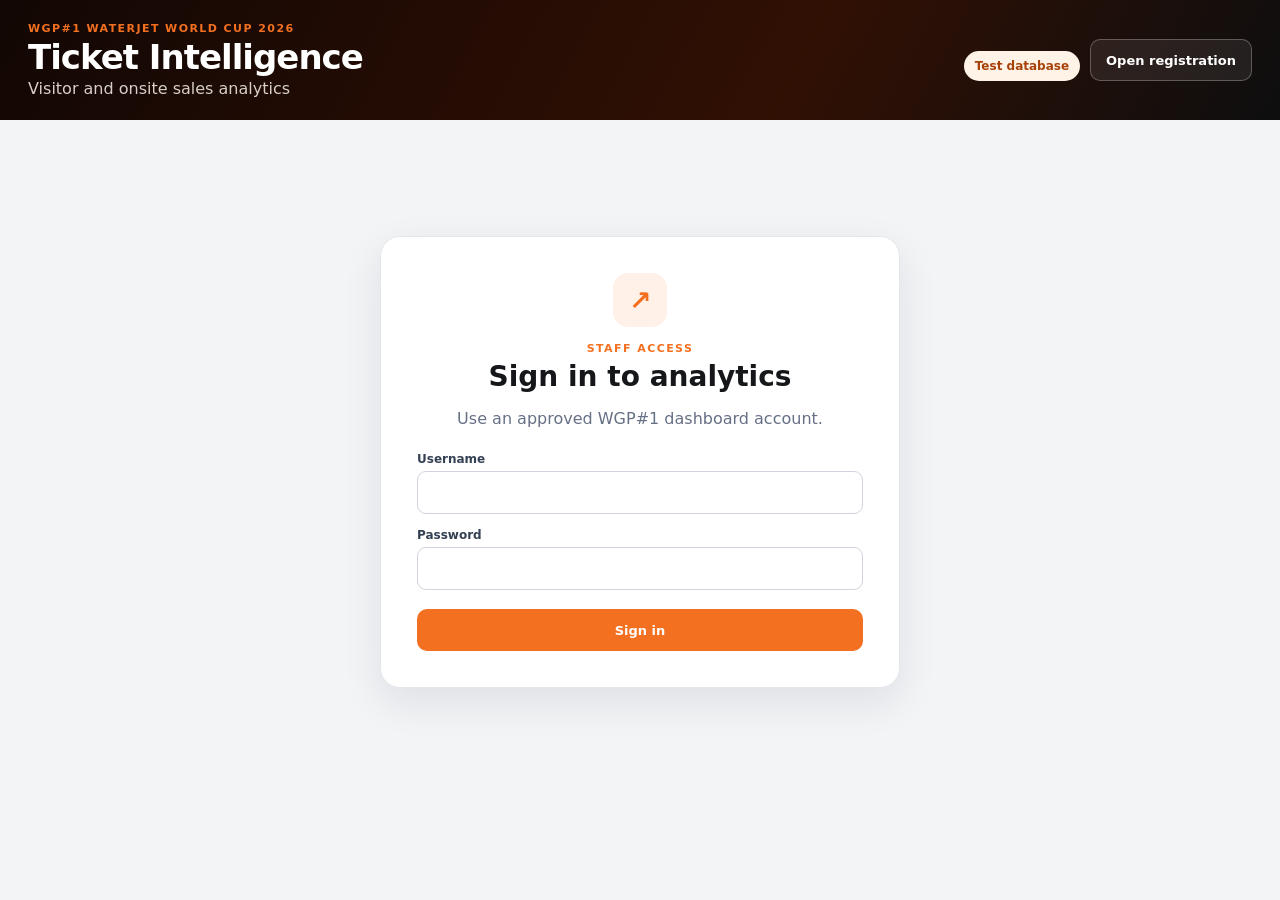
==== dashboard.html @ 6518663b "Add ticket sales time analysis panel" ====
<!doctype html>
<html lang="en">
  <head>
    <meta charset="utf-8" />
    <meta name="viewport" content="width=device-width, initial-scale=1" />
    <meta name="theme-color" content="#f37021" />
    <title>WGP#1 Ticket Intelligence</title>
    <link rel="stylesheet" href="dashboard.css?v=20261021-2" />
  </head>
  <body>
    <header class="dash-header">
      <div>
        <p class="kicker">WGP#1 WATERJET WORLD CUP 2026</p>
        <h1>Ticket Intelligence</h1>
        <p>Visitor and onsite sales analytics</p>
      </div>
      <div class="header-actions">
        <span id="connection-status" class="status waiting">Test database</span
        ><button id="sign-out" class="ghost hidden" type="button">
          Sign out</button
        ><a class="ghost" href="index.html">Open registration</a>
      </div>
    </header>

    <main>
      <section id="setup-panel" class="login-card hidden">
        <span class="icon">⚙</span>
        <h2>Test database setup required</h2>
        <p>
          The dashboard is ready. Add the test Supabase URL and anon key in
          <code>supabase-config.js</code> to connect live data.
        </p>
      </section>

      <section id="login-panel" class="login-card hidden">
        <span class="icon">↗</span>
        <p class="kicker">STAFF ACCESS</p>
        <h2>Sign in to analytics</h2>
        <p>Use an approved WGP#1 dashboard account.</p>
        <form id="login-form">
          <label
            >Username<input
              id="login-username"
              type="text"
              autocomplete="username"
              autocapitalize="none"
              spellcheck="false"
              required
          /></label>
          <label
            >Password<input
              id="login-password"
              type="password"
              autocomplete="current-password"
              required
          /></label>
          <p id="login-error" class="error hidden"></p>
          <button class="primary" type="submit">Sign in</button>
        </form>
      </section>

      <section id="password-panel" class="login-card hidden">
        <span class="icon">✓</span>
        <p class="kicker">ACCOUNT ACTIVATION</p>
        <h2>Create your dashboard password</h2>
        <p>
          Your invitation has been verified. Set a private password to finish
          activating your WGP#1 analytics account.
        </p>
        <form id="password-form">
          <label
            >New password<input
              id="new-password"
              type="password"
              autocomplete="new-password"
              minlength="6"
              required
          /></label>
          <label
            >Confirm password<input
              id="confirm-password"
              type="password"
              autocomplete="new-password"
              minlength="6"
              required
          /></label>
          <small class="form-hint"
            >Use at least 6 characters. This test password should be changed
            before production use.</small
          >
          <p id="password-error" class="error hidden"></p>
          <button class="primary" type="submit">
            Set password and open dashboard
          </button>
        </form>
      </section>

      <section id="dashboard" class="hidden">
        <div class="toolbar">
          <div>
            <p class="kicker">LIVE TEST DATA</p>
            <h2>Sales overview</h2>
            <p id="last-updated">Not loaded</p>
          </div>
          <div class="filters">
            <label>From<input id="filter-from" type="date" /></label>
            <label>To<input id="filter-to" type="date" /></label>
            <label
              >Staff<select id="filter-staff">
                <option value="">All staff</option>
              </select></label
            >
            <label
              >Payment<select id="filter-payment">
                <option value="">All payments</option>
                <option value="cash">Cash</option>
                <option value="qr-transfer">QR / Bank transfer</option>
                <option value="complimentary">Complimentary</option>
              </select></label
            >
            <button id="refresh-data" class="dark" type="button">
              Refresh
            </button>
            <button id="export-csv" class="primary" type="button">
              Export CSV
            </button>
          </div>
        </div>

        <div class="kpi-grid">
          <article class="kpi orange">
            <span>Revenue</span><strong id="kpi-revenue">0 THB</strong
            ><small>Amount paid</small>
          </article>
          <article class="kpi">
            <span>Tickets</span><strong id="kpi-tickets">0</strong
            ><small>Issued tickets</small>
          </article>
          <article class="kpi">
            <span>Visitors</span><strong id="kpi-visitors">0</strong
            ><small>Registered people</small>
          </article>
          <article class="kpi">
            <span>Transactions</span><strong id="kpi-transactions">0</strong
            ><small>Completed sales</small>
          </article>
          <article class="kpi">
            <span>Average sale</span><strong id="kpi-average">0 THB</strong
            ><small>Per transaction</small>
          </article>
          <article class="kpi">
            <span>Returning visitors</span><strong id="kpi-returning">0%</strong
            ><small>Audience loyalty</small>
          </article>
        </div>

        <div class="analytics-grid">
          <article class="panel wide">
            <div class="panel-head">
              <div>
                <p class="kicker">SALES</p>
                <h3>Revenue by day</h3>
              </div>
            </div>
            <div id="chart-daily" class="bar-chart horizontal"></div>
          </article>
          <article class="panel wide time-analysis-panel">
            <div class="panel-head time-panel-head">
              <div>
                <p class="kicker">SALES FREQUENCY</p>
                <h3>Ticket sales by day and time</h3>
                <p class="panel-description">
                  Each cell shows tickets sold and number of transactions.
                </p>
              </div>
              <label class="compact-control"
                >Time interval<select id="time-bucket">
                  <option value="60">60 minutes</option>
                  <option value="30">30 minutes</option>
                </select></label
              >
            </div>
            <div class="heatmap-summary">
              <div>
                <span>Peak period</span><strong id="peak-period">—</strong>
              </div>
              <div>
                <span>Busiest day</span><strong id="busiest-day">—</strong>
              </div>
              <div>
                <span>Average frequency</span
                ><strong id="average-frequency">—</strong>
              </div>
            </div>
            <div id="time-heatmap" class="time-heatmap-wrap"></div>
            <div class="heatmap-legend" aria-hidden="true">
              <span>Lower</span><i class="level-0"></i><i class="level-1"></i
              ><i class="level-2"></i><i class="level-3"></i
              ><i class="level-4"></i><span>Higher ticket volume</span>
            </div>
          </article>
          <article class="panel">
            <div class="panel-head">
              <div>
                <p class="kicker">AUDIENCE</p>
                <h3>Top nationalities</h3>
              </div>
            </div>
            <div id="chart-country" class="bar-chart"></div>
          </article>
          <article class="panel">
            <div class="panel-head">
              <div>
                <p class="kicker">PROFILE</p>
                <h3>Age groups</h3>
              </div>
            </div>
            <div id="chart-age" class="bar-chart"></div>
          </article>
          <article class="panel">
            <div class="panel-head">
              <div>
                <p class="kicker">MARKETING</p>
                <h3>Discovery channels</h3>
              </div>
            </div>
            <div id="chart-source" class="bar-chart"></div>
          </article>
          <article class="panel">
            <div class="panel-head">
              <div>
                <p class="kicker">PRODUCT</p>
                <h3>Ticket mix</h3>
              </div>
            </div>
            <div id="chart-ticket" class="bar-chart"></div>
          </article>
        </div>

        <article class="panel table-panel">
          <div class="panel-head">
            <div>
              <p class="kicker">TRANSACTIONS</p>
              <h3>Recent ticket sales</h3>
            </div>
            <span id="result-count">0 records</span>
          </div>
          <div class="table-wrap">
            <table>
              <thead>
                <tr>
                  <th>Date & time</th>
                  <th>Transaction</th>
                  <th>Staff</th>
                  <th>Payment</th>
                  <th>Visitors</th>
                  <th>Tickets</th>
                  <th>Paid</th>
                </tr>
              </thead>
              <tbody id="sales-table"></tbody>
            </table>
          </div>
        </article>
      </section>
    </main>
    <script src="supabase-config.js?v=20261019-2"></script>
    <script src="dashboard.js?v=20261021-2"></script>
  </body>
</html>
---- dashboard.css ----
:root {
  --orange: #f37021;
  --orange-dark: #cf4f08;
  --ink: #15171a;
  --muted: #667085;
  --line: #e4e7ec;
  --soft: #f4f6f8;
  --green: #12824c;
  --shadow: 0 14px 40px rgba(16, 24, 40, 0.09);
}
* {
  box-sizing: border-box;
}
body {
  margin: 0;
  background: #f3f4f6;
  color: var(--ink);
  font-family:
    Inter,
    system-ui,
    -apple-system,
    "Segoe UI",
    sans-serif;
}
.hidden {
  display: none !important;
}
.dash-header {
  display: flex;
  align-items: center;
  justify-content: space-between;
  gap: 24px;
  padding: 22px max(28px, calc((100% - 1440px) / 2));
  background: linear-gradient(118deg, #120704, #311004 62%, #0e0e0f);
  color: #fff;
}
.dash-header h1 {
  margin: 2px 0;
  font-size: 34px;
  letter-spacing: -1px;
}
.dash-header p {
  margin: 0;
  color: #d8cfc9;
}
.kicker {
  margin: 0 !important;
  color: var(--orange) !important;
  font-size: 11px !important;
  font-weight: 900;
  letter-spacing: 0.13em;
}
.header-actions,
.filters {
  display: flex;
  align-items: flex-end;
  gap: 10px;
  flex-wrap: wrap;
}
.ghost,
.primary,
.dark {
  display: inline-flex;
  align-items: center;
  justify-content: center;
  min-height: 42px;
  border: 0;
  border-radius: 10px;
  padding: 9px 15px;
  font: inherit;
  font-size: 13px;
  font-weight: 850;
  text-decoration: none;
  cursor: pointer;
}
.ghost {
  border: 1px solid rgba(255, 255, 255, 0.26);
  background: rgba(255, 255, 255, 0.08);
  color: #fff;
}
.primary {
  background: var(--orange);
  color: #fff;
}
.dark {
  background: #171717;
  color: #fff;
}
.status {
  border-radius: 999px;
  padding: 8px 11px;
  font-size: 12px;
  font-weight: 850;
}
.status.waiting {
  background: #fff3e8;
  color: #a84108;
}
.status.live {
  background: #dcfae6;
  color: #087443;
}
main {
  max-width: 1440px;
  margin: 0 auto;
  padding: 26px 28px 50px;
}
.login-card {
  max-width: 520px;
  margin: 10vh auto;
  padding: 36px;
  border: 1px solid var(--line);
  border-radius: 20px;
  background: #fff;
  text-align: center;
  box-shadow: var(--shadow);
}
.login-card .icon {
  display: grid;
  width: 54px;
  height: 54px;
  margin: 0 auto 15px;
  place-items: center;
  border-radius: 15px;
  background: #fff1e7;
  color: var(--orange);
  font-size: 27px;
  font-weight: 900;
}
.login-card h2 {
  margin: 5px 0;
  font-size: 28px;
}
.login-card > p {
  color: var(--muted);
}
.login-card form {
  display: grid;
  gap: 14px;
  margin-top: 24px;
  text-align: left;
}
.login-card label,
.filters label {
  display: grid;
  gap: 5px;
  color: #344054;
  font-size: 12px;
  font-weight: 800;
}
input,
select {
  min-height: 43px;
  border: 1px solid #d0d5dd;
  border-radius: 9px;
  padding: 8px 11px;
  background: #fff;
  color: var(--ink);
  font: inherit;
}
.login-card .primary {
  width: 100%;
  margin-top: 5px;
}
.form-hint {
  margin-top: -5px;
  color: var(--muted);
  font-size: 12px;
  line-height: 1.45;
}
.error {
  margin: 0 !important;
  border-radius: 8px;
  padding: 10px;
  background: #fff0ee;
  color: #b42318 !important;
  font-size: 13px;
}
.toolbar {
  display: flex;
  align-items: flex-end;
  justify-content: space-between;
  gap: 22px;
  margin-bottom: 18px;
}
.toolbar h2 {
  margin: 3px 0;
  font-size: 30px;
}
.toolbar > div > p:last-child {
  margin: 0;
  color: var(--muted);
  font-size: 13px;
}
.filters input,
.filters select {
  min-width: 136px;
}
.kpi-grid {
  display: grid;
  grid-template-columns: repeat(6, minmax(0, 1fr));
  gap: 11px;
}
.kpi {
  min-height: 126px;
  border: 1px solid var(--line);
  border-radius: 15px;
  padding: 17px;
  background: #fff;
  box-shadow: 0 5px 22px rgba(16, 24, 40, 0.05);
}
.kpi.orange {
  border-color: #ffbe95;
  background: linear-gradient(145deg, #fff8f2, #fff);
}
.kpi span,
.kpi small {
  display: block;
  color: var(--muted);
  font-size: 12px;
}
.kpi strong {
  display: block;
  margin: 9px 0 4px;
  font-size: 25px;
  letter-spacing: -0.6px;
}
.analytics-grid {
  display: grid;
  grid-template-columns: repeat(2, minmax(0, 1fr));
  gap: 13px;
  margin-top: 13px;
}
.panel {
  border: 1px solid var(--line);
  border-radius: 16px;
  padding: 18px;
  background: #fff;
  box-shadow: 0 5px 22px rgba(16, 24, 40, 0.05);
}
.panel.wide {
  grid-column: 1/-1;
}
.panel-head {
  display: flex;
  align-items: center;
  justify-content: space-between;
  gap: 15px;
  margin-bottom: 15px;
}
.panel h3 {
  margin: 3px 0;
  font-size: 18px;
}
.panel-head > span {
  color: var(--muted);
  font-size: 12px;
}
.bar-chart {
  display: grid;
  gap: 10px;
  min-height: 172px;
}
.bar-row {
  display: grid;
  grid-template-columns: minmax(115px, 0.8fr) minmax(150px, 2fr) 64px;
  align-items: center;
  gap: 10px;
}
.bar-label {
  overflow: hidden;
  color: #344054;
  font-size: 12px;
  font-weight: 750;
  text-overflow: ellipsis;
  white-space: nowrap;
}
.bar-track {
  height: 13px;
  border-radius: 999px;
  background: #f0f1f3;
  overflow: hidden;
}
.bar-fill {
  display: block;
  height: 100%;
  min-width: 3px;
  border-radius: 999px;
  background: linear-gradient(90deg, var(--orange), #ffae75);
}
.bar-value {
  text-align: right;
  font-size: 12px;
  font-weight: 850;
}
.chart-empty {
  display: grid;
  min-height: 172px;
  place-items: center;
  color: var(--muted);
  font-size: 13px;
}
.table-panel {
  margin-top: 13px;
  padding-bottom: 7px;
}
.table-wrap {
  overflow: auto;
}
table {
  width: 100%;
  border-collapse: collapse;
  font-size: 13px;
}
th,
td {
  padding: 12px 10px;
  border-bottom: 1px solid #eef0f3;
  text-align: left;
  white-space: nowrap;
}
th {
  color: #667085;
  font-size: 11px;
  letter-spacing: 0.04em;
  text-transform: uppercase;
}
td:last-child {
  font-weight: 850;
}
.amount {
  color: #0a7a46;
}
.muted {
  color: var(--muted);
}
code {
  border-radius: 5px;
  padding: 2px 5px;
  background: #f0f1f3;
}
@media (max-width: 1100px) {
  .kpi-grid {
    grid-template-columns: repeat(3, 1fr);
  }
}
@media (max-width: 760px) {
  .dash-header,
  .toolbar {
    align-items: stretch;
    flex-direction: column;
  }
  .dash-header {
    padding: 20px;
  }
  .header-actions {
    align-items: stretch;
  }
  .header-actions > * {
    flex: 1;
  }
  .dash-header h1 {
    font-size: 28px;
  }
  main {
    padding: 18px 14px 40px;
  }
  .filters {
    display: grid;
    grid-template-columns: 1fr 1fr;
  }
  .filters input,
  .filters select {
    width: 100%;
    min-width: 0;
  }
  .kpi-grid,
  .analytics-grid {
    grid-template-columns: 1fr 1fr;
  }
  .panel.wide {
    grid-column: 1/-1;
  }
  .bar-row {
    grid-template-columns: 90px minmax(100px, 1fr) 54px;
  }
  .login-card {
    margin: 5vh auto;
    padding: 25px 20px;
  }
}
@media (max-width: 470px) {
  .kpi-grid,
  .analytics-grid {
    grid-template-columns: 1fr;
  }
  .panel.wide {
    grid-column: auto;
  }
}
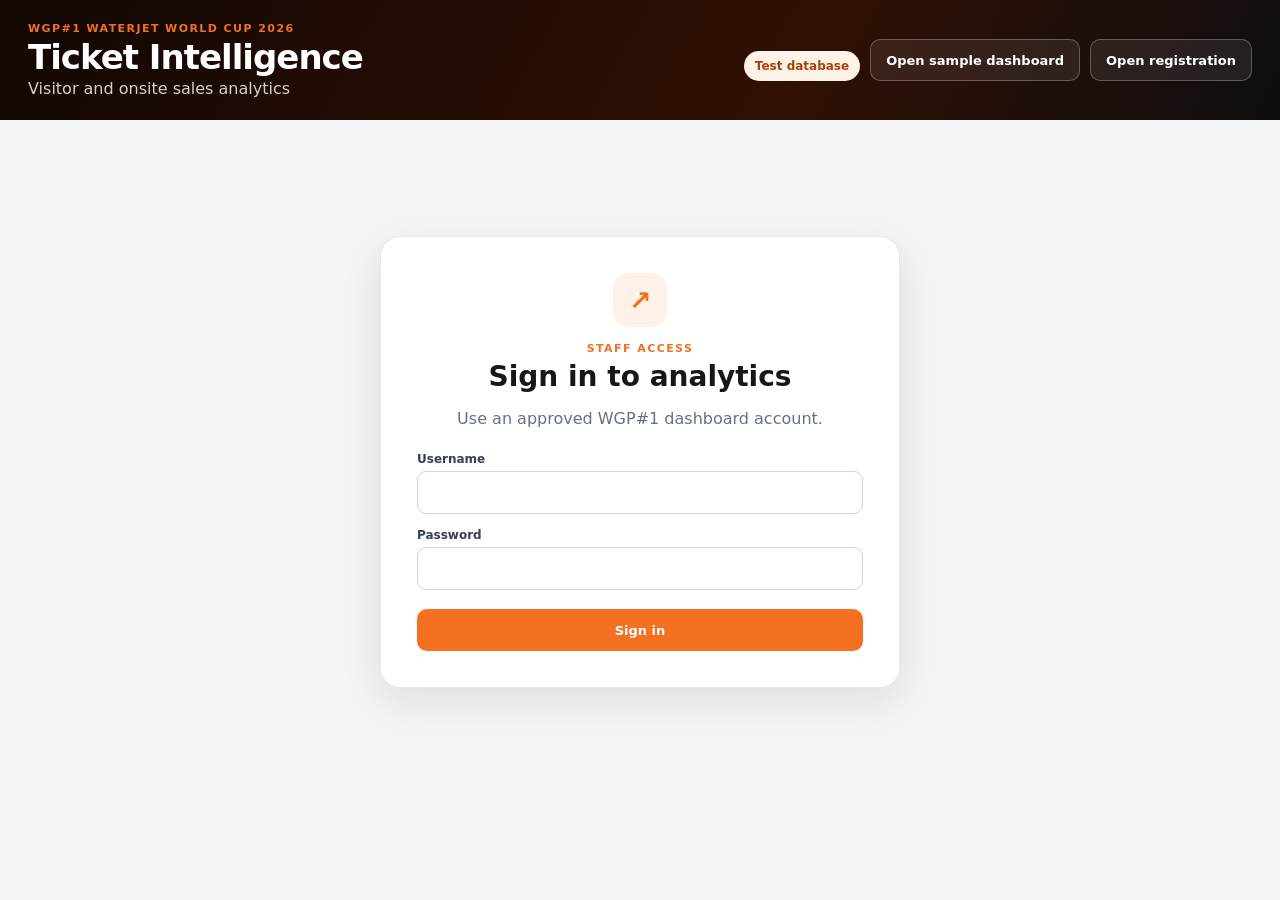
==== commit 8c626116: "Add isolated sample dashboard view" ====
--- a/dashboard.html
+++ b/dashboard.html
@@ -5,19 +5,20 @@
     <meta name="viewport" content="width=device-width, initial-scale=1" />
     <meta name="theme-color" content="#f37021" />
     <title>WGP#1 Ticket Intelligence</title>
-    <link rel="stylesheet" href="dashboard.css?v=20261021-2" />
+    <link rel="stylesheet" href="dashboard.css?v=20261030-1" />
   </head>
   <body>
     <header class="dash-header">
       <div>
         <p class="kicker">WGP#1 WATERJET WORLD CUP 2026</p>
         <h1>Ticket Intelligence</h1>
-        <p>Visitor and onsite sales analytics</p>
+        <p id="dashboard-subtitle">Visitor and onsite sales analytics</p>
       </div>
       <div class="header-actions">
         <span id="connection-status" class="status waiting">Test database</span
         ><button id="sign-out" class="ghost hidden" type="button">
           Sign out</button
+        ><a id="dashboard-mode-link" class="ghost" href="dashboard.html?view=sample">Open sample dashboard</a
         ><a class="ghost" href="index.html">Open registration</a>
       </div>
     </header>
@@ -96,10 +97,16 @@
       </section>
 
       <section id="dashboard" class="hidden">
+        <nav
+          id="event-day-menu"
+          class="event-day-menu"
+          aria-label="Event day quick filters"
+        ></nav>
+
         <div class="toolbar">
           <div>
-            <p class="kicker">LIVE TEST DATA</p>
-            <h2>Sales overview</h2>
+            <p id="dashboard-data-label" class="kicker">LIVE DATA</p>
+            <h2 id="dashboard-view-title">Sales overview</h2>
             <p id="last-updated">Not loaded</p>
           </div>
           <div class="filters">
@@ -199,42 +206,44 @@
               ><i class="level-4"></i><span>Higher ticket volume</span>
             </div>
           </article>
-          <article class="panel">
+          <article class="panel country-panel">
             <div class="panel-head">
               <div>
                 <p class="kicker">AUDIENCE</p>
-                <h3>Top nationalities</h3>
-              </div>
-            </div>
-            <div id="chart-country" class="bar-chart"></div>
-          </article>
-          <article class="panel">
-            <div class="panel-head">
-              <div>
-                <p class="kicker">PROFILE</p>
-                <h3>Age groups</h3>
-              </div>
-            </div>
-            <div id="chart-age" class="bar-chart"></div>
-          </article>
-          <article class="panel">
-            <div class="panel-head">
-              <div>
-                <p class="kicker">MARKETING</p>
-                <h3>Discovery channels</h3>
-              </div>
-            </div>
-            <div id="chart-source" class="bar-chart"></div>
-          </article>
-          <article class="panel">
-            <div class="panel-head">
-              <div>
-                <p class="kicker">PRODUCT</p>
-                <h3>Ticket mix</h3>
-              </div>
-            </div>
-            <div id="chart-ticket" class="bar-chart"></div>
-          </article>
+                <h3>All nationalities <span id="country-count" class="panel-count">0 countries</span></h3>
+              </div>
+            </div>
+            <div id="chart-country" class="bar-chart country-chart"></div>
+          </article>
+          <div class="audience-side-stack">
+            <article class="panel">
+              <div class="panel-head">
+                <div>
+                  <p class="kicker">PROFILE</p>
+                  <h3>Age groups</h3>
+                </div>
+              </div>
+              <div id="chart-age" class="bar-chart"></div>
+            </article>
+            <article class="panel">
+              <div class="panel-head">
+                <div>
+                  <p class="kicker">MARKETING</p>
+                  <h3>Discovery channels</h3>
+                </div>
+              </div>
+              <div id="chart-source" class="bar-chart"></div>
+            </article>
+            <article class="panel">
+              <div class="panel-head">
+                <div>
+                  <p class="kicker">PRODUCT</p>
+                  <h3>Ticket mix</h3>
+                </div>
+              </div>
+              <div id="chart-ticket" class="bar-chart"></div>
+            </article>
+          </div>
         </div>
 
         <article class="panel table-panel">
@@ -243,7 +252,16 @@
               <p class="kicker">TRANSACTIONS</p>
               <h3>Recent ticket sales</h3>
             </div>
-            <span id="result-count">0 records</span>
+            <div class="table-actions">
+              <span id="result-count">0 records</span>
+              <button
+                id="toggle-sales-table"
+                class="table-toggle hidden"
+                type="button"
+              >
+                Show all
+              </button>
+            </div>
           </div>
           <div class="table-wrap">
             <table>
@@ -265,6 +283,6 @@
       </section>
     </main>
     <script src="supabase-config.js?v=20261019-2"></script>
-    <script src="dashboard.js?v=20261021-2"></script>
+    <script src="dashboard.js?v=20261030-3"></script>
   </body>
 </html>
--- a/dashboard.css
+++ b/dashboard.css
@@ -183,6 +183,58 @@
   gap: 22px;
   margin-bottom: 18px;
 }
+.event-day-menu {
+  display: grid;
+  grid-template-columns: repeat(6, minmax(150px, 1fr));
+  gap: 10px;
+  margin-bottom: 18px;
+}
+.event-day-card {
+  display: grid;
+  gap: 3px;
+  min-height: 116px;
+  border: 1px solid var(--line);
+  border-radius: 15px;
+  padding: 13px 14px;
+  background: #fff;
+  color: var(--ink);
+  font: inherit;
+  text-align: left;
+  box-shadow: 0 5px 22px rgba(16, 24, 40, 0.05);
+  cursor: pointer;
+  transition:
+    border-color 0.18s ease,
+    box-shadow 0.18s ease,
+    transform 0.18s ease;
+}
+.event-day-card:hover {
+  border-color: #f7ad7f;
+  transform: translateY(-1px);
+}
+.event-day-card.active {
+  border-color: var(--orange);
+  background: linear-gradient(145deg, #fff5ed, #fff);
+  box-shadow: 0 8px 24px rgba(243, 112, 33, 0.15);
+}
+.event-day-card span {
+  color: var(--orange);
+  font-size: 10px;
+  font-weight: 900;
+  letter-spacing: 0.12em;
+}
+.event-day-card strong {
+  font-size: 16px;
+  letter-spacing: -0.2px;
+}
+.event-day-card b {
+  margin-top: 5px;
+  font-size: 15px;
+}
+.event-day-card small {
+  color: var(--muted);
+  font-size: 10px;
+  font-weight: 700;
+}
 .toolbar h2 {
   margin: 3px 0;
   font-size: 30px;
@@ -252,14 +304,191 @@
   margin: 3px 0;
   font-size: 18px;
 }
+.panel-description {
+  margin: 5px 0 0;
+  color: var(--muted);
+  font-size: 12px;
+}
 .panel-head > span {
   color: var(--muted);
   font-size: 12px;
+}
+.compact-control {
+  display: grid;
+  gap: 5px;
+  color: #344054;
+  font-size: 11px;
+  font-weight: 800;
+}
+.compact-control select {
+  min-width: 132px;
+  min-height: 38px;
+}
+.heatmap-summary {
+  display: grid;
+  grid-template-columns: repeat(3, minmax(0, 1fr));
+  gap: 10px;
+  margin-bottom: 14px;
+}
+.heatmap-summary > div {
+  border: 1px solid #f1ded0;
+  border-radius: 12px;
+  padding: 11px 13px;
+  background: #fffaf6;
+}
+.heatmap-summary span,
+.heatmap-summary strong {
+  display: block;
+}
+.heatmap-summary span {
+  color: var(--muted);
+  font-size: 11px;
+}
+.heatmap-summary strong {
+  margin-top: 4px;
+  font-size: 14px;
+}
+.time-heatmap-wrap {
+  overflow-x: auto;
+  border: 1px solid var(--line);
+  border-radius: 12px;
+  background: #fff;
+}
+.time-heatmap {
+  display: grid;
+  grid-template-columns: 150px repeat(var(--day-count), minmax(168px, 1fr));
+}
+.heatmap-corner,
+.heatmap-day,
+.heatmap-time,
+.heatmap-cell {
+  min-height: 92px;
+  border-right: 1px solid #eef0f3;
+  border-bottom: 1px solid #eef0f3;
+}
+.heatmap-corner,
+.heatmap-day {
+  min-height: 76px;
+  background: #f8f9fb;
+}
+.heatmap-corner,
+.heatmap-time {
+  position: sticky;
+  left: 0;
+  z-index: 2;
+}
+.heatmap-corner {
+  z-index: 3;
+}
+.heatmap-day,
+.heatmap-time {
+  display: grid;
+  place-items: center;
+  color: #475467;
+  font-size: 22px;
+  font-weight: 850;
+}
+.heatmap-time {
+  padding: 12px;
+  background: #fff;
+  text-align: center;
+}
+.heatmap-cell {
+  display: grid;
+  align-content: center;
+  justify-items: center;
+  gap: 4px;
+  padding: 10px;
+  background: #fff8f3;
+  text-align: center;
+}
+.heatmap-cell strong {
+  font-size: 32px;
+}
+.heatmap-cell small {
+  color: #7a4b31;
+  font-size: 20px;
+}
+.heatmap-cell.level-0,
+.heatmap-legend .level-0 {
+  background: #f8f9fb;
+  color: #98a2b3;
+}
+.heatmap-cell.level-1,
+.heatmap-legend .level-1 {
+  background: #fff0e6;
+}
+.heatmap-cell.level-2,
+.heatmap-legend .level-2 {
+  background: #ffd2b5;
+}
+.heatmap-cell.level-3,
+.heatmap-legend .level-3 {
+  background: #ff9f63;
+}
+.heatmap-cell.level-4,
+.heatmap-legend .level-4 {
+  background: var(--orange);
+  color: #fff;
+}
+.heatmap-cell.level-4 small {
+  color: #fff5ef;
+}
+.heatmap-legend {
+  display: flex;
+  align-items: center;
+  justify-content: flex-end;
+  gap: 5px;
+  margin-top: 10px;
+  color: var(--muted);
+  font-size: 10px;
+}
+.heatmap-legend i {
+  display: block;
+  width: 20px;
+  height: 10px;
+  border: 1px solid rgba(0, 0, 0, 0.04);
+  border-radius: 3px;
 }
 .bar-chart {
   display: grid;
   gap: 10px;
   min-height: 172px;
+}
+.audience-side-stack {
+  display: grid;
+  align-content: start;
+  gap: 13px;
+}
+.country-chart {
+  grid-template-columns: minmax(0, 1fr);
+  align-content: start;
+}
+.country-chart .bar-row {
+  grid-template-columns: minmax(100px, 0.85fr) minmax(90px, 1.4fr) 48px;
+}
+.country-chart .bar-label {
+  display: flex;
+  align-items: center;
+  gap: 7px;
+}
+.bar-rank {
+  min-width: 22px;
+  color: var(--orange);
+  font-variant-numeric: tabular-nums;
+  font-weight: 850;
+}
+.panel-count {
+  display: inline-flex;
+  align-items: center;
+  margin-left: 8px;
+  padding: 4px 9px;
+  border-radius: 999px;
+  background: #fff1e8;
+  color: #d44d0a;
+  font-size: 11px;
+  font-weight: 800;
+  vertical-align: middle;
 }
 .bar-row {
   display: grid;
@@ -307,6 +536,27 @@
 .table-wrap {
   overflow: auto;
 }
+.table-actions {
+  display: flex;
+  align-items: center;
+  gap: 10px;
+}
+.table-actions span {
+  color: var(--muted);
+  font-size: 12px;
+}
+.table-toggle {
+  min-height: 34px;
+  border: 1px solid #f3b38c;
+  border-radius: 9px;
+  padding: 7px 11px;
+  background: #fff5ed;
+  color: #ae4306;
+  font: inherit;
+  font-size: 11px;
+  font-weight: 850;
+  cursor: pointer;
+}
 table {
   width: 100%;
   border-collapse: collapse;
@@ -340,6 +590,11 @@
   background: #f0f1f3;
 }
 @media (max-width: 1100px) {
+  .event-day-menu {
+    overflow-x: auto;
+    grid-template-columns: repeat(6, 160px);
+    padding-bottom: 5px;
+  }
   .kpi-grid {
     grid-template-columns: repeat(3, 1fr);
   }
@@ -378,6 +633,9 @@
   .analytics-grid {
     grid-template-columns: 1fr 1fr;
   }
+  .country-chart {
+    grid-template-columns: 1fr;
+  }
   .panel.wide {
     grid-column: 1/-1;
   }
@@ -387,6 +645,12 @@
   .login-card {
     margin: 5vh auto;
     padding: 25px 20px;
+  }
+  .time-panel-head {
+    align-items: stretch;
+  }
+  .compact-control select {
+    width: 100%;
   }
 }
 @media (max-width: 470px) {
@@ -397,4 +661,10 @@
   .panel.wide {
     grid-column: auto;
   }
-}
+  .heatmap-summary {
+    grid-template-columns: 1fr;
+  }
+  .audience-side-stack {
+    display: contents;
+  }
+}
